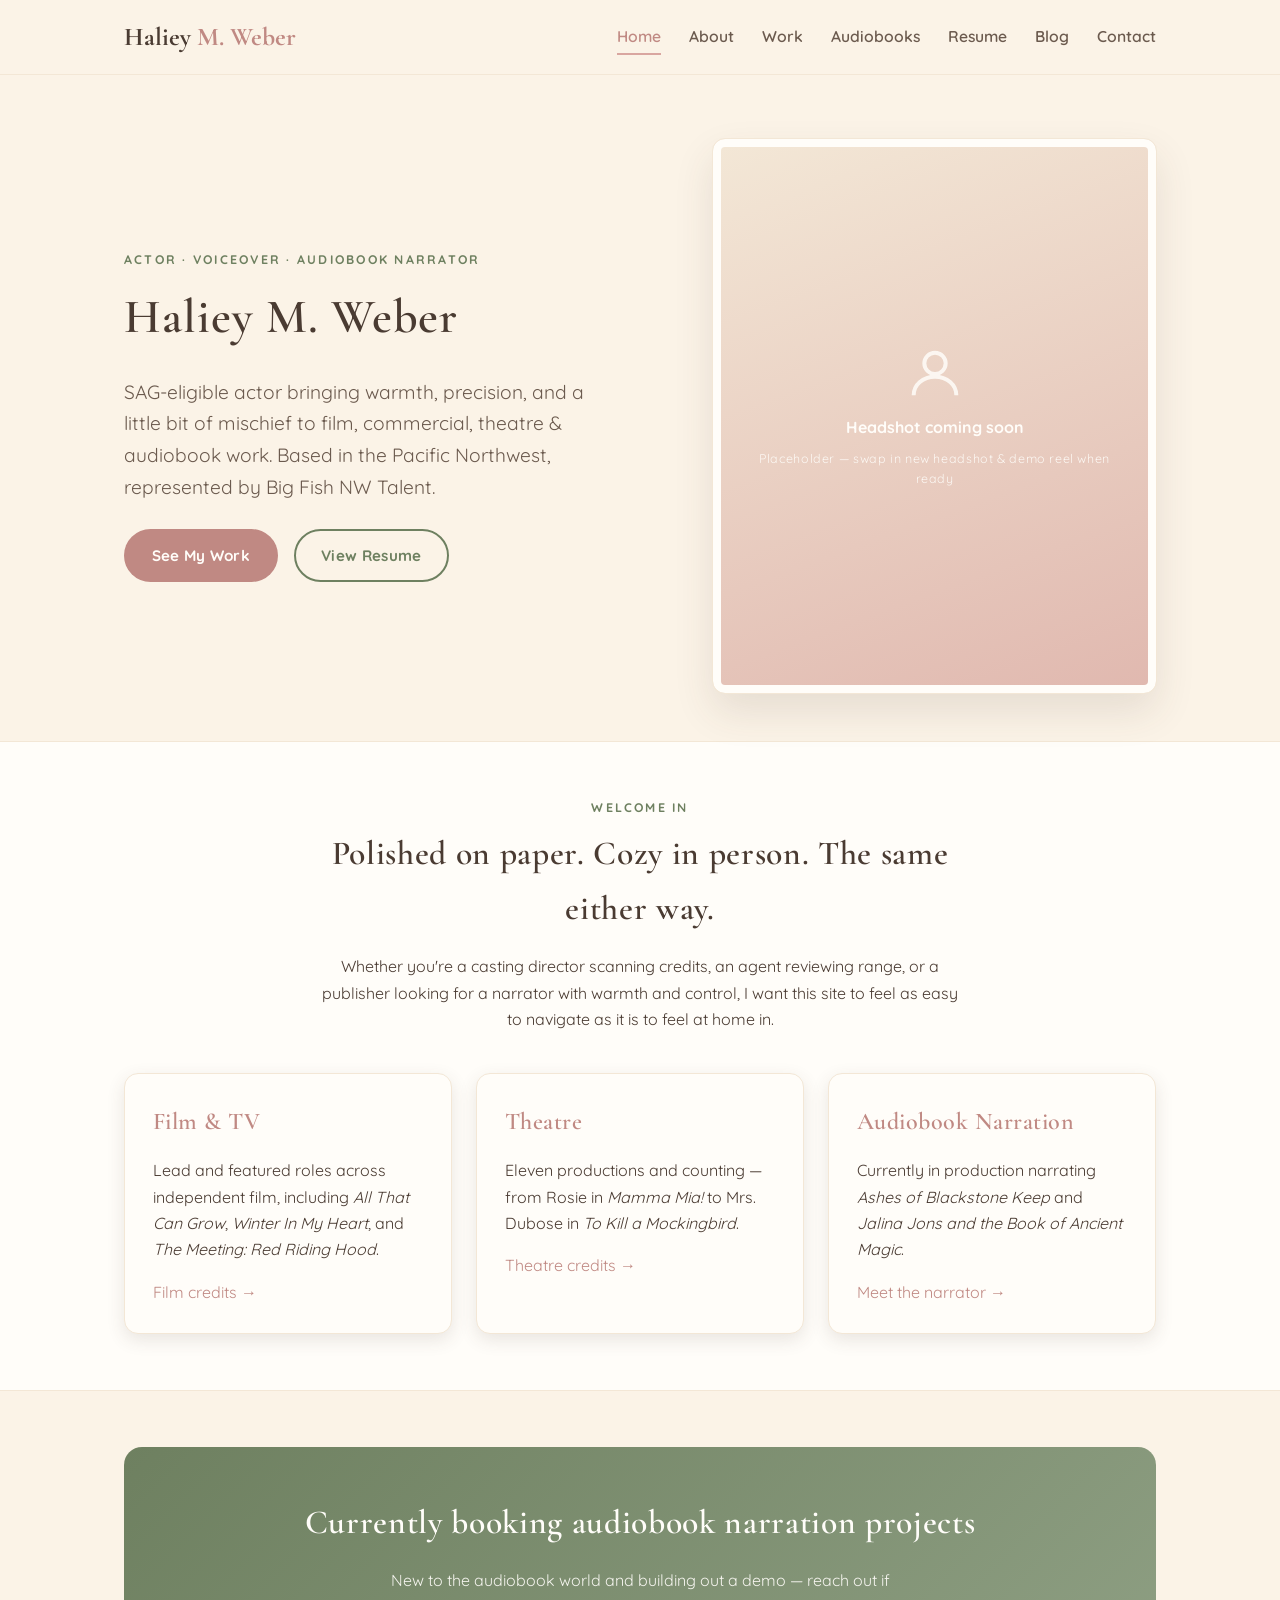
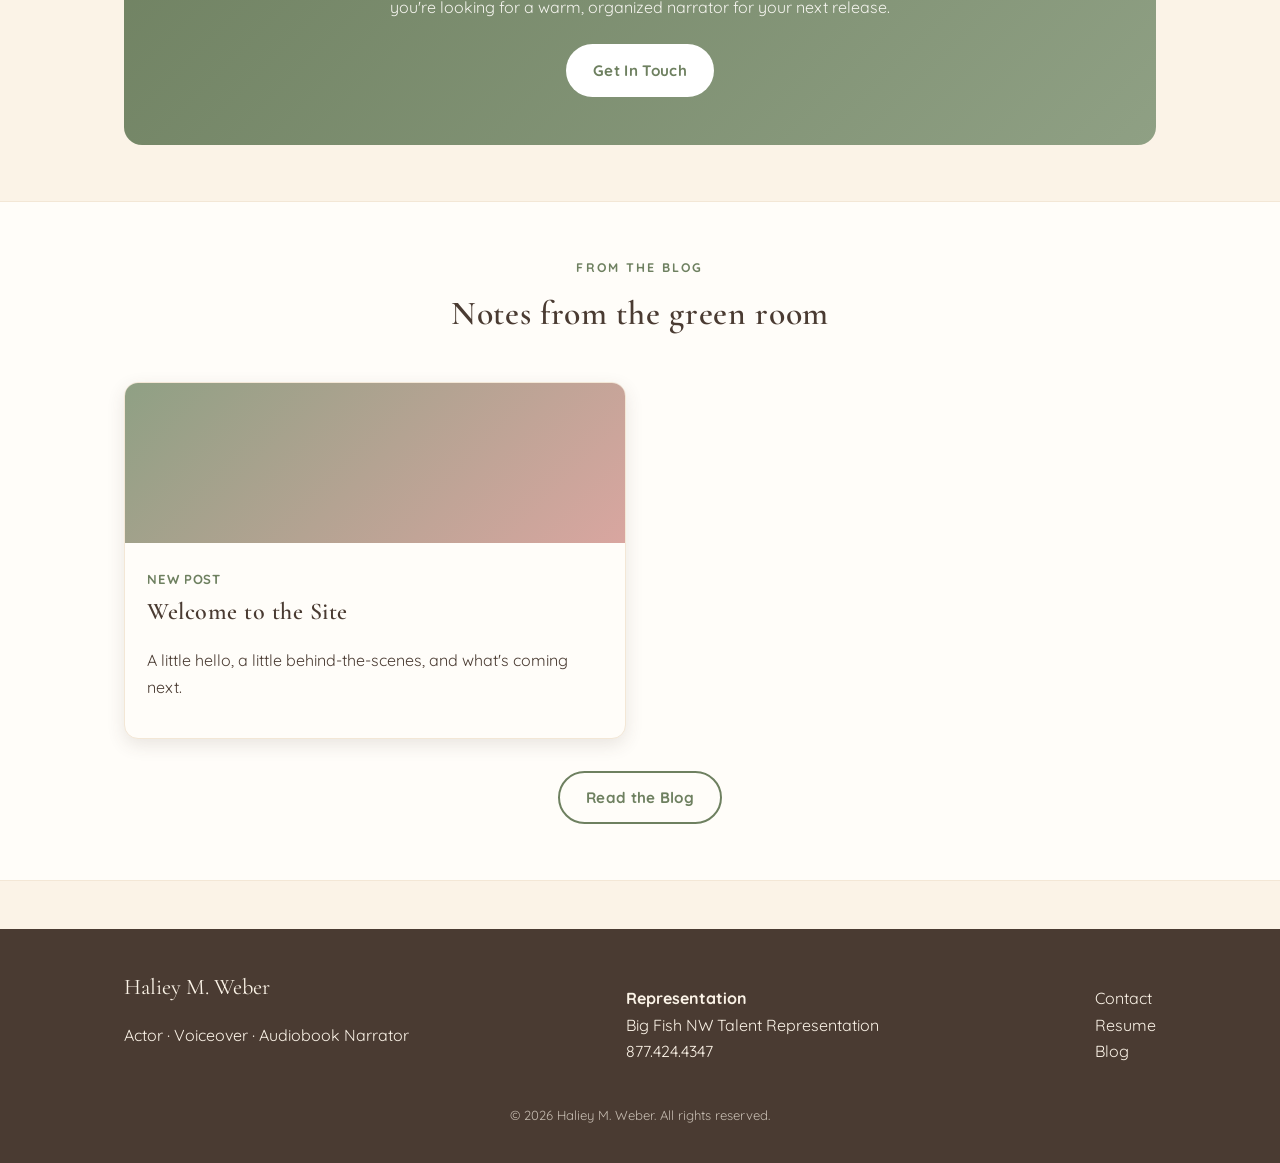
==== index.html @ efe521e6 "Add first-draft actor portfolio site with blog Static multi-page site (Home, About, Work/Credits, Au" ====
<!DOCTYPE html>
<html lang="en">
<head>
<meta charset="UTF-8">
<meta name="viewport" content="width=device-width, initial-scale=1.0">
<title>Haliey M. Weber | Actor, Voiceover &amp; Audiobook Narrator</title>
<meta name="description" content="Haliey M. Weber — SAG-eligible actor working in film, commercial, theatre, and audiobook narration. Represented by Big Fish NW Talent.">
<link rel="preconnect" href="https://fonts.googleapis.com">
<link href="https://fonts.googleapis.com/css2?family=Cormorant+Garamond:wght@500;600;700&family=Quicksand:wght@400;500;600;700&display=swap" rel="stylesheet">
<link rel="stylesheet" href="css/style.css">
</head>
<body>

<header class="site-header">
  <div class="nav-wrap">
    <a href="index.html" class="brand">Haliey <span>M. Weber</span></a>
    <button class="nav-toggle" aria-label="Toggle navigation">&#9776;</button>
    <ul class="nav-links">
      <li><a href="index.html">Home</a></li>
      <li><a href="about.html">About</a></li>
      <li><a href="work.html">Work</a></li>
      <li><a href="audiobooks.html">Audiobooks</a></li>
      <li><a href="resume.html">Resume</a></li>
      <li><a href="blog/index.html">Blog</a></li>
      <li><a href="contact.html">Contact</a></li>
    </ul>
  </div>
</header>

<main>
  <section class="hero">
    <div class="container hero-grid">
      <div>
        <span class="eyebrow">Actor &middot; Voiceover &middot; Audiobook Narrator</span>
        <h1>Haliey M. Weber</h1>
        <p class="hero-tagline">SAG-eligible actor bringing warmth, precision, and a little bit of mischief to film, commercial, theatre &amp; audiobook work. Based in the Pacific Northwest, represented by Big Fish NW Talent.</p>
        <div class="hero-actions">
          <a href="work.html" class="btn btn-primary">See My Work</a>
          <a href="resume.html" class="btn btn-outline">View Resume</a>
        </div>
      </div>
      <div class="headshot-frame">
        <div class="headshot-placeholder">
          <svg viewBox="0 0 24 24" fill="none" stroke="currentColor" stroke-width="1.5"><circle cx="12" cy="8" r="4"/><path d="M4 20c0-4 3.5-7 8-7s8 3 8 7"/></svg>
          <strong>Headshot coming soon</strong>
          <small>Placeholder — swap in new headshot &amp; demo reel when ready</small>
        </div>
      </div>
    </div>
  </section>

  <section class="section-alt">
    <div class="container">
      <div class="section-head">
        <span class="eyebrow">Welcome In</span>
        <h2>Polished on paper. Cozy in person. The same either way.</h2>
        <p>Whether you're a casting director scanning credits, an agent reviewing range, or a publisher looking for a narrator with warmth and control, I want this site to feel as easy to navigate as it is to feel at home in.</p>
      </div>
      <div class="card-grid">
        <div class="card">
          <h3>Film &amp; TV</h3>
          <p>Lead and featured roles across independent film, including <em>All That Can Grow</em>, <em>Winter In My Heart</em>, and <em>The Meeting: Red Riding Hood</em>.</p>
          <a href="work.html#film">Film credits &rarr;</a>
        </div>
        <div class="card">
          <h3>Theatre</h3>
          <p>Eleven productions and counting — from Rosie in <em>Mamma Mia!</em> to Mrs. Dubose in <em>To Kill a Mockingbird</em>.</p>
          <a href="work.html#theatre">Theatre credits &rarr;</a>
        </div>
        <div class="card">
          <h3>Audiobook Narration</h3>
          <p>Currently in production narrating <em>Ashes of Blackstone Keep</em> and <em>Jalina Jons and the Book of Ancient Magic</em>.</p>
          <a href="audiobooks.html">Meet the narrator &rarr;</a>
        </div>
      </div>
    </div>
  </section>

  <section>
    <div class="container">
      <div class="callout">
        <h2>Currently booking audiobook narration projects</h2>
        <p>New to the audiobook world and building out a demo — reach out if you're looking for a warm, organized narrator for your next release.</p>
        <a href="contact.html" class="btn btn-primary" style="background:#fff;color:#6E8060;">Get In Touch</a>
      </div>
    </div>
  </section>

  <section class="section-alt">
    <div class="container">
      <div class="section-head">
        <span class="eyebrow">From the Blog</span>
        <h2>Notes from the green room</h2>
      </div>
      <div class="blog-grid">
        <a class="post-card" href="blog/welcome-to-the-site.html" style="color:inherit;">
          <div class="post-card-image"></div>
          <div class="post-card-body">
            <span class="post-date">New Post</span>
            <h3>Welcome to the Site</h3>
            <p>A little hello, a little behind-the-scenes, and what's coming next.</p>
          </div>
        </a>
      </div>
      <div style="text-align:center;margin-top:2rem;">
        <a href="blog/index.html" class="btn btn-outline">Read the Blog</a>
      </div>
    </div>
  </section>
</main>

<footer class="site-footer">
  <div class="container">
    <div class="footer-grid">
      <div>
        <div class="footer-brand">Haliey M. Weber</div>
        <p>Actor &middot; Voiceover &middot; Audiobook Narrator</p>
      </div>
      <div>
        <p><strong>Representation</strong><br>Big Fish NW Talent Representation<br>877.424.4347</p>
      </div>
      <div>
        <p><a href="contact.html">Contact</a><br><a href="resume.html">Resume</a><br><a href="blog/index.html">Blog</a></p>
      </div>
    </div>
    <p class="footer-note">&copy; 2026 Haliey M. Weber. All rights reserved.</p>
  </div>
</footer>

<script src="js/main.js"></script>
</body>
</html>
---- css/style.css ----
/* Haliey M. Weber — Actor Portfolio
   Palette: 90's cottagecore-grandma cozy — cream, dusty rose, sage, warm gold */

:root {
  --cream: #FBF3E7;
  --cream-deep: #F3E7D6;
  --rose: #D9A6A0;
  --rose-deep: #C08983;
  --sage: #8FA084;
  --sage-deep: #6E8060;
  --gold: #C9A15A;
  --brown: #4A3B32;
  --brown-soft: #6B5A4E;
  --white: #FFFDF9;
  --shadow: rgba(74, 59, 50, 0.12);

  --font-head: 'Cormorant Garamond', Georgia, serif;
  --font-body: 'Quicksand', 'Trebuchet MS', sans-serif;
}

* { box-sizing: border-box; }

html { scroll-behavior: smooth; }

body {
  margin: 0;
  background: var(--cream);
  color: var(--brown);
  font-family: var(--font-body);
  line-height: 1.65;
}

img { max-width: 100%; display: block; }

a { color: var(--rose-deep); text-decoration: none; }
a:hover { color: var(--sage-deep); }

h1, h2, h3, h4 {
  font-family: var(--font-head);
  color: var(--brown);
  font-weight: 600;
  letter-spacing: 0.02em;
  margin: 0 0 0.5em;
}

h1 { font-size: 3rem; }
h2 { font-size: 2.1rem; }
h3 { font-size: 1.5rem; }

.eyebrow {
  font-family: var(--font-body);
  text-transform: uppercase;
  letter-spacing: 0.18em;
  font-size: 0.78rem;
  color: var(--sage-deep);
  font-weight: 700;
  margin-bottom: 0.6em;
  display: block;
}

.container {
  max-width: 1080px;
  margin: 0 auto;
  padding: 0 1.5rem;
}

/* ---------- Header / Nav ---------- */
.site-header {
  background: var(--cream);
  border-bottom: 1px solid var(--cream-deep);
  position: sticky;
  top: 0;
  z-index: 50;
}

.nav-wrap {
  display: flex;
  align-items: center;
  justify-content: space-between;
  padding: 1rem 1.5rem;
  max-width: 1080px;
  margin: 0 auto;
}

.brand {
  font-family: var(--font-head);
  font-size: 1.6rem;
  font-weight: 700;
  color: var(--brown);
}

.brand span { color: var(--rose-deep); }

.nav-links {
  list-style: none;
  display: flex;
  gap: 1.75rem;
  margin: 0;
  padding: 0;
}

.nav-links a {
  color: var(--brown-soft);
  font-weight: 600;
  font-size: 0.98rem;
  padding: 0.4rem 0;
  border-bottom: 2px solid transparent;
}

.nav-links a:hover,
.nav-links a.active {
  color: var(--rose-deep);
  border-bottom-color: var(--rose);
}

.nav-toggle {
  display: none;
  background: none;
  border: none;
  font-size: 1.6rem;
  color: var(--brown);
  cursor: pointer;
}

@media (max-width: 780px) {
  .nav-toggle { display: block; }
  .nav-links {
    display: none;
    position: absolute;
    top: 100%;
    left: 0;
    right: 0;
    background: var(--white);
    flex-direction: column;
    padding: 1rem 1.5rem 1.5rem;
    gap: 1rem;
    border-bottom: 1px solid var(--cream-deep);
    box-shadow: 0 8px 16px var(--shadow);
  }
  .nav-links.open { display: flex; }
}

/* ---------- Buttons ---------- */
.btn {
  display: inline-block;
  padding: 0.75rem 1.6rem;
  border-radius: 999px;
  font-weight: 700;
  font-size: 0.95rem;
  letter-spacing: 0.02em;
  transition: transform 0.15s ease, box-shadow 0.15s ease;
  border: 2px solid transparent;
}

.btn-primary {
  background: var(--rose-deep);
  color: var(--white);
}
.btn-primary:hover { color: var(--white); transform: translateY(-2px); box-shadow: 0 6px 14px var(--shadow); }

.btn-outline {
  background: transparent;
  border-color: var(--sage-deep);
  color: var(--sage-deep);
}
.btn-outline:hover { background: var(--sage-deep); color: var(--white); transform: translateY(-2px); }

/* ---------- Hero ---------- */
.hero {
  padding: 4rem 0 3rem;
}

.hero-grid {
  display: grid;
  grid-template-columns: 1.1fr 0.9fr;
  gap: 3rem;
  align-items: center;
}

@media (max-width: 780px) {
  .hero-grid { grid-template-columns: 1fr; text-align: center; }
  .hero-actions { justify-content: center; }
}

.hero h1 { margin-bottom: 0.3em; }
.hero-tagline {
  font-size: 1.2rem;
  color: var(--brown-soft);
  margin-bottom: 1.6rem;
  max-width: 42ch;
}

.hero-actions {
  display: flex;
  gap: 1rem;
  flex-wrap: wrap;
}

.headshot-frame {
  background: var(--white);
  border: 8px solid var(--white);
  outline: 1px solid var(--cream-deep);
  border-radius: 12px;
  box-shadow: 0 18px 40px var(--shadow);
  overflow: hidden;
  aspect-ratio: 4 / 5;
  position: relative;
}

.headshot-placeholder {
  width: 100%;
  height: 100%;
  display: flex;
  align-items: center;
  justify-content: center;
  flex-direction: column;
  gap: 0.5rem;
  background: linear-gradient(160deg, var(--cream-deep), var(--rose) 140%);
  color: var(--white);
  text-align: center;
  padding: 1.5rem;
}

.headshot-placeholder svg { width: 64px; height: 64px; opacity: 0.85; }
.headshot-placeholder small { font-size: 0.78rem; opacity: 0.9; letter-spacing: 0.05em; }

/* ---------- Sections ---------- */
section { padding: 3.5rem 0; }
.section-tight { padding: 2rem 0; }

.section-alt {
  background: var(--white);
  border-top: 1px solid var(--cream-deep);
  border-bottom: 1px solid var(--cream-deep);
}

.section-head {
  text-align: center;
  max-width: 640px;
  margin: 0 auto 2.5rem;
}

/* ---------- Cards ---------- */
.card-grid {
  display: grid;
  grid-template-columns: repeat(3, 1fr);
  gap: 1.5rem;
}

@media (max-width: 900px) {
  .card-grid { grid-template-columns: repeat(2, 1fr); }
}
@media (max-width: 620px) {
  .card-grid { grid-template-columns: 1fr; }
}

.card {
  background: var(--white);
  border: 1px solid var(--cream-deep);
  border-radius: 14px;
  padding: 1.75rem;
  box-shadow: 0 6px 18px var(--shadow);
}

.card h3 { color: var(--rose-deep); }

/* ---------- Credits tables ---------- */
.credit-block { margin-bottom: 2.5rem; }
.credit-block h3 {
  border-bottom: 2px solid var(--rose);
  padding-bottom: 0.4rem;
  margin-bottom: 1rem;
  color: var(--sage-deep);
}

table.credits {
  width: 100%;
  border-collapse: collapse;
  background: var(--white);
  border-radius: 10px;
  overflow: hidden;
  box-shadow: 0 4px 14px var(--shadow);
}

table.credits th, table.credits td {
  padding: 0.7rem 1rem;
  text-align: left;
  border-bottom: 1px solid var(--cream-deep);
  font-size: 0.95rem;
}

table.credits th {
  background: var(--cream-deep);
  color: var(--brown);
  font-family: var(--font-head);
  font-size: 1rem;
}

table.credits tr:last-child td { border-bottom: none; }
table.credits tr:hover td { background: var(--cream); }

/* ---------- Blog ---------- */
.blog-grid {
  display: grid;
  grid-template-columns: repeat(2, 1fr);
  gap: 1.75rem;
}
@media (max-width: 700px) { .blog-grid { grid-template-columns: 1fr; } }

.post-card {
  background: var(--white);
  border: 1px solid var(--cream-deep);
  border-radius: 14px;
  overflow: hidden;
  box-shadow: 0 6px 18px var(--shadow);
  display: flex;
  flex-direction: column;
}

.post-card-image {
  height: 160px;
  background: linear-gradient(135deg, var(--sage), var(--rose));
}

.post-card-body { padding: 1.4rem; }
.post-date { font-size: 0.82rem; color: var(--sage-deep); font-weight: 700; letter-spacing: 0.05em; text-transform: uppercase; }

.post-body {
  background: var(--white);
  border: 1px solid var(--cream-deep);
  border-radius: 14px;
  padding: 2.5rem;
  box-shadow: 0 6px 18px var(--shadow);
  max-width: 760px;
  margin: 0 auto;
}
.post-body p { margin-bottom: 1.2em; }

/* ---------- Contact ---------- */
.contact-grid {
  display: grid;
  grid-template-columns: 1fr 1fr;
  gap: 2.5rem;
}
@media (max-width: 780px) { .contact-grid { grid-template-columns: 1fr; } }

.form-field { margin-bottom: 1.2rem; }
.form-field label {
  display: block;
  font-weight: 700;
  margin-bottom: 0.4rem;
  font-size: 0.92rem;
  color: var(--brown-soft);
}
.form-field input, .form-field textarea {
  width: 100%;
  padding: 0.75rem 1rem;
  border: 1.5px solid var(--cream-deep);
  border-radius: 8px;
  font-family: var(--font-body);
  font-size: 1rem;
  background: var(--white);
  color: var(--brown);
}
.form-field input:focus, .form-field textarea:focus {
  outline: none;
  border-color: var(--rose);
}

.rep-card {
  background: var(--white);
  border: 1px solid var(--cream-deep);
  border-radius: 14px;
  padding: 1.75rem;
  box-shadow: 0 6px 18px var(--shadow);
  margin-bottom: 1.5rem;
}

.rep-card .eyebrow { margin-bottom: 0.3em; }

.social-links { display: flex; flex-wrap: wrap; gap: 0.75rem; margin-top: 1rem; }
.social-links a {
  padding: 0.5rem 1rem;
  border: 1.5px solid var(--sage);
  border-radius: 999px;
  font-weight: 700;
  font-size: 0.88rem;
  color: var(--sage-deep);
}
.social-links a:hover { background: var(--sage); color: var(--white); }

/* ---------- Skills list ---------- */
.skills-list {
  display: flex;
  flex-wrap: wrap;
  gap: 0.6rem;
}
.skills-list span {
  background: var(--cream-deep);
  color: var(--brown-soft);
  padding: 0.4rem 0.9rem;
  border-radius: 999px;
  font-size: 0.88rem;
  font-weight: 600;
}

/* ---------- Callout ---------- */
.callout {
  background: linear-gradient(135deg, var(--sage-deep), var(--sage));
  color: var(--white);
  border-radius: 18px;
  padding: 3rem 2rem;
  text-align: center;
}
.callout h2 { color: var(--white); }
.callout p { color: var(--white); opacity: 0.92; max-width: 50ch; margin: 0 auto 1.5rem; }

.edit-note {
  border: 1.5px dashed var(--gold);
  background: #FFF8EA;
  color: var(--brown-soft);
  padding: 0.9rem 1.2rem;
  border-radius: 10px;
  font-size: 0.9rem;
  margin-bottom: 1.5rem;
}
.edit-note strong { color: var(--gold); }

/* ---------- Footer ---------- */
.site-footer {
  background: var(--brown);
  color: var(--cream);
  padding: 2.5rem 0 1.5rem;
  margin-top: 3rem;
}
.site-footer a { color: var(--cream); }
.site-footer a:hover { color: var(--rose); }

.footer-grid {
  display: flex;
  justify-content: space-between;
  flex-wrap: wrap;
  gap: 2rem;
  margin-bottom: 1.5rem;
}

.footer-brand { font-family: var(--font-head); font-size: 1.4rem; }
.footer-note { font-size: 0.82rem; opacity: 0.7; text-align: center; }
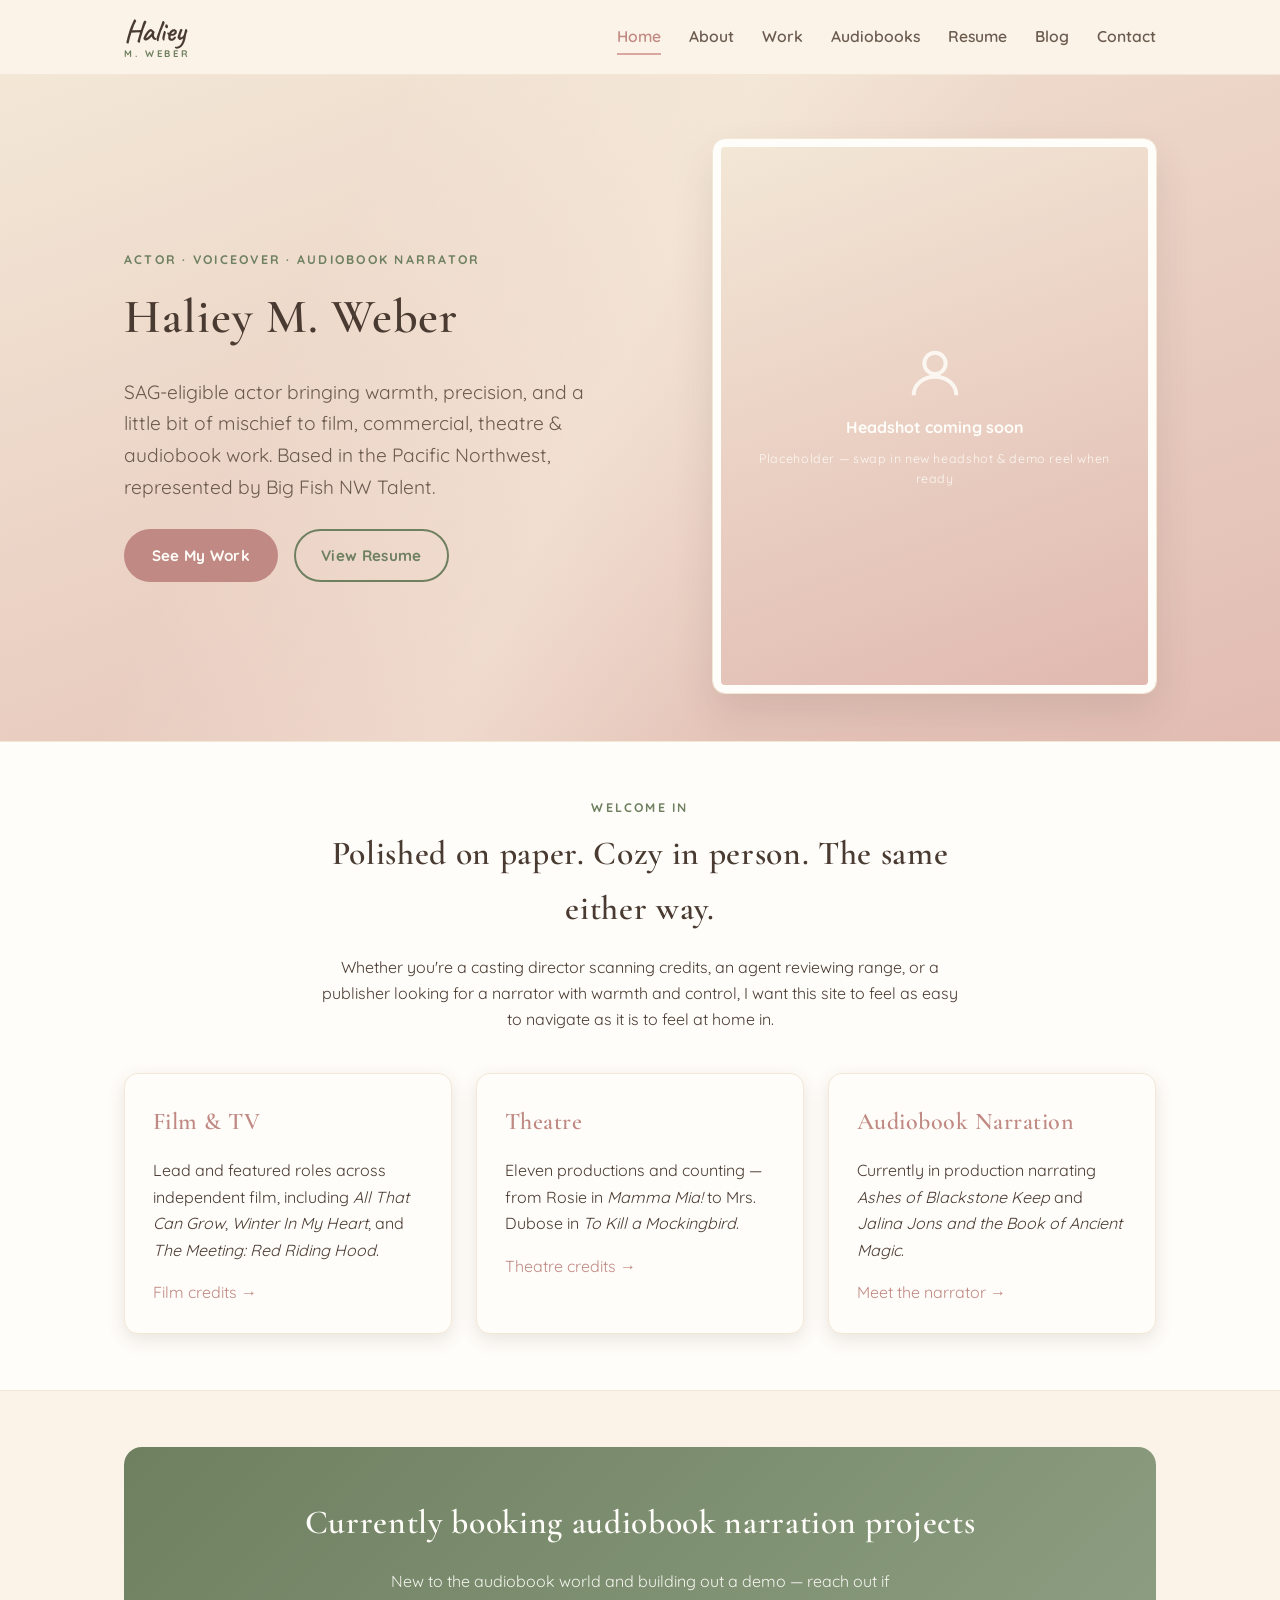
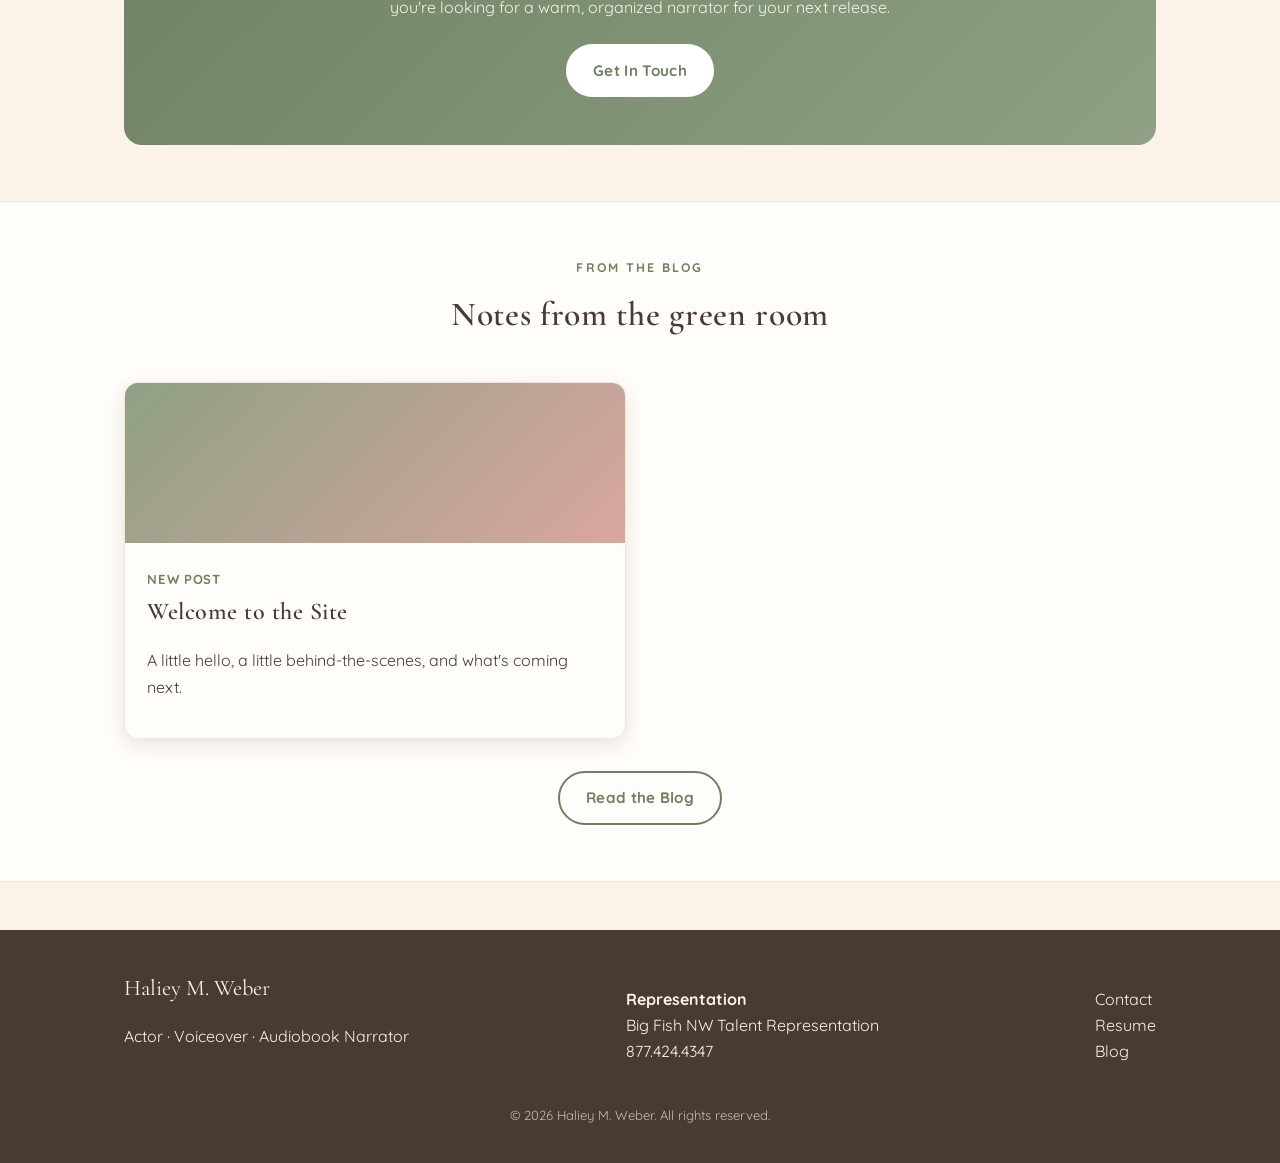
==== commit 31f4a425: "Add signature wordmark and sunlit dust-mote hero animation Replace the split-color nameplate with a " ====
--- a/index.html
+++ b/index.html
@@ -6,14 +6,14 @@
 <title>Haliey M. Weber | Actor, Voiceover &amp; Audiobook Narrator</title>
 <meta name="description" content="Haliey M. Weber — SAG-eligible actor working in film, commercial, theatre, and audiobook narration. Represented by Big Fish NW Talent.">
 <link rel="preconnect" href="https://fonts.googleapis.com">
-<link href="https://fonts.googleapis.com/css2?family=Cormorant+Garamond:wght@500;600;700&family=Quicksand:wght@400;500;600;700&display=swap" rel="stylesheet">
+<link href="https://fonts.googleapis.com/css2?family=Cormorant+Garamond:wght@500;600;700&family=Quicksand:wght@400;500;600;700&family=Caveat:wght@600;700&display=swap" rel="stylesheet">
 <link rel="stylesheet" href="css/style.css">
 </head>
 <body>
 
 <header class="site-header">
   <div class="nav-wrap">
-    <a href="index.html" class="brand">Haliey <span>M. Weber</span></a>
+    <a href="index.html" class="brand"><span class="brand-script">Haliey</span><span class="brand-sc">M. Weber</span></a>
     <button class="nav-toggle" aria-label="Toggle navigation">&#9776;</button>
     <ul class="nav-links">
       <li><a href="index.html">Home</a></li>
@@ -28,8 +28,17 @@
 </header>
 
 <main>
-  <section class="hero">
-    <div class="container hero-grid">
+  <section class="hero hero-motes">
+    <div class="mote-beam" aria-hidden="true"></div>
+    <span class="mote" aria-hidden="true" style="left:6%;  top:78%; width:10px; height:10px; --mx:25px;  --mx2:5px;   animation-duration:9s;   animation-delay:0s;"></span>
+    <span class="mote" aria-hidden="true" style="left:16%; top:85%; width:6px;  height:6px;  --mx:-15px; --mx2:10px;  animation-duration:11s;  animation-delay:2s;"></span>
+    <span class="mote" aria-hidden="true" style="left:30%; top:82%; width:14px; height:14px; --mx:10px;  --mx2:-20px; animation-duration:10s;  animation-delay:1s;"></span>
+    <span class="mote" aria-hidden="true" style="left:44%; top:88%; width:8px;  height:8px;  --mx:-25px; --mx2:5px;   animation-duration:8s;   animation-delay:3.5s;"></span>
+    <span class="mote" aria-hidden="true" style="left:60%; top:80%; width:11px; height:11px; --mx:15px;  --mx2:-10px; animation-duration:12s;  animation-delay:0.8s;"></span>
+    <span class="mote" aria-hidden="true" style="left:74%; top:86%; width:7px;  height:7px;  --mx:-10px; --mx2:20px;  animation-duration:9.5s; animation-delay:2.8s;"></span>
+    <span class="mote" aria-hidden="true" style="left:86%; top:78%; width:12px; height:12px; --mx:20px;  --mx2:-8px;  animation-duration:10.5s;animation-delay:4.2s;"></span>
+    <span class="mote" aria-hidden="true" style="left:94%; top:84%; width:6px;  height:6px;  --mx:-12px; --mx2:14px;  animation-duration:9s;   animation-delay:1.6s;"></span>
+    <div class="container hero-grid" style="position:relative;z-index:2;">
       <div>
         <span class="eyebrow">Actor &middot; Voiceover &middot; Audiobook Narrator</span>
         <h1>Haliey M. Weber</h1>
--- a/css/style.css
+++ b/css/style.css
@@ -16,6 +16,7 @@
 
   --font-head: 'Cormorant Garamond', Georgia, serif;
   --font-body: 'Quicksand', 'Trebuchet MS', sans-serif;
+  --font-script: 'Caveat', cursive;
 }
 
 * { box-sizing: border-box; }
@@ -83,13 +84,27 @@
 }
 
 .brand {
-  font-family: var(--font-head);
-  font-size: 1.6rem;
+  display: flex;
+  flex-direction: column;
+  line-height: 1;
+  color: var(--brown);
+}
+
+.brand .brand-script {
+  font-family: var(--font-script);
+  font-size: 1.9rem;
+  font-weight: 600;
+}
+
+.brand .brand-sc {
+  font-family: var(--font-body);
+  font-size: 0.6rem;
+  letter-spacing: 0.28em;
+  text-transform: uppercase;
   font-weight: 700;
-  color: var(--brown);
-}
-
-.brand span { color: var(--rose-deep); }
+  color: var(--sage-deep);
+  margin-top: 0.15rem;
+}
 
 .nav-links {
   list-style: none;
@@ -170,6 +185,40 @@
   padding: 4rem 0 3rem;
 }
 
+.hero-motes {
+  position: relative;
+  overflow: hidden;
+  background: linear-gradient(160deg, var(--cream-deep), var(--rose) 150%);
+}
+
+.hero-motes .mote-beam {
+  position: absolute;
+  inset: -20% -10%;
+  background: linear-gradient(115deg, transparent 30%, rgba(255,251,235,0.35) 48%, transparent 62%);
+  pointer-events: none;
+}
+
+.hero-motes .mote {
+  position: absolute;
+  border-radius: 50%;
+  background: radial-gradient(circle, rgba(255,248,232,0.95), rgba(255,248,232,0));
+  filter: blur(0.3px);
+  opacity: 0;
+  animation: moteDrift ease-in-out infinite;
+}
+
+@keyframes moteDrift {
+  0%   { opacity: 0; transform: translate(0, 20px); }
+  15%  { opacity: 0.8; }
+  50%  { transform: translate(var(--mx, 20px), -20px); }
+  85%  { opacity: 0.6; }
+  100% { opacity: 0; transform: translate(var(--mx2, -10px), -60px); }
+}
+
+@media (prefers-reduced-motion: reduce) {
+  .hero-motes .mote { animation: none; opacity: 0.35; }
+}
+
 .hero-grid {
   display: grid;
   grid-template-columns: 1.1fr 0.9fr;
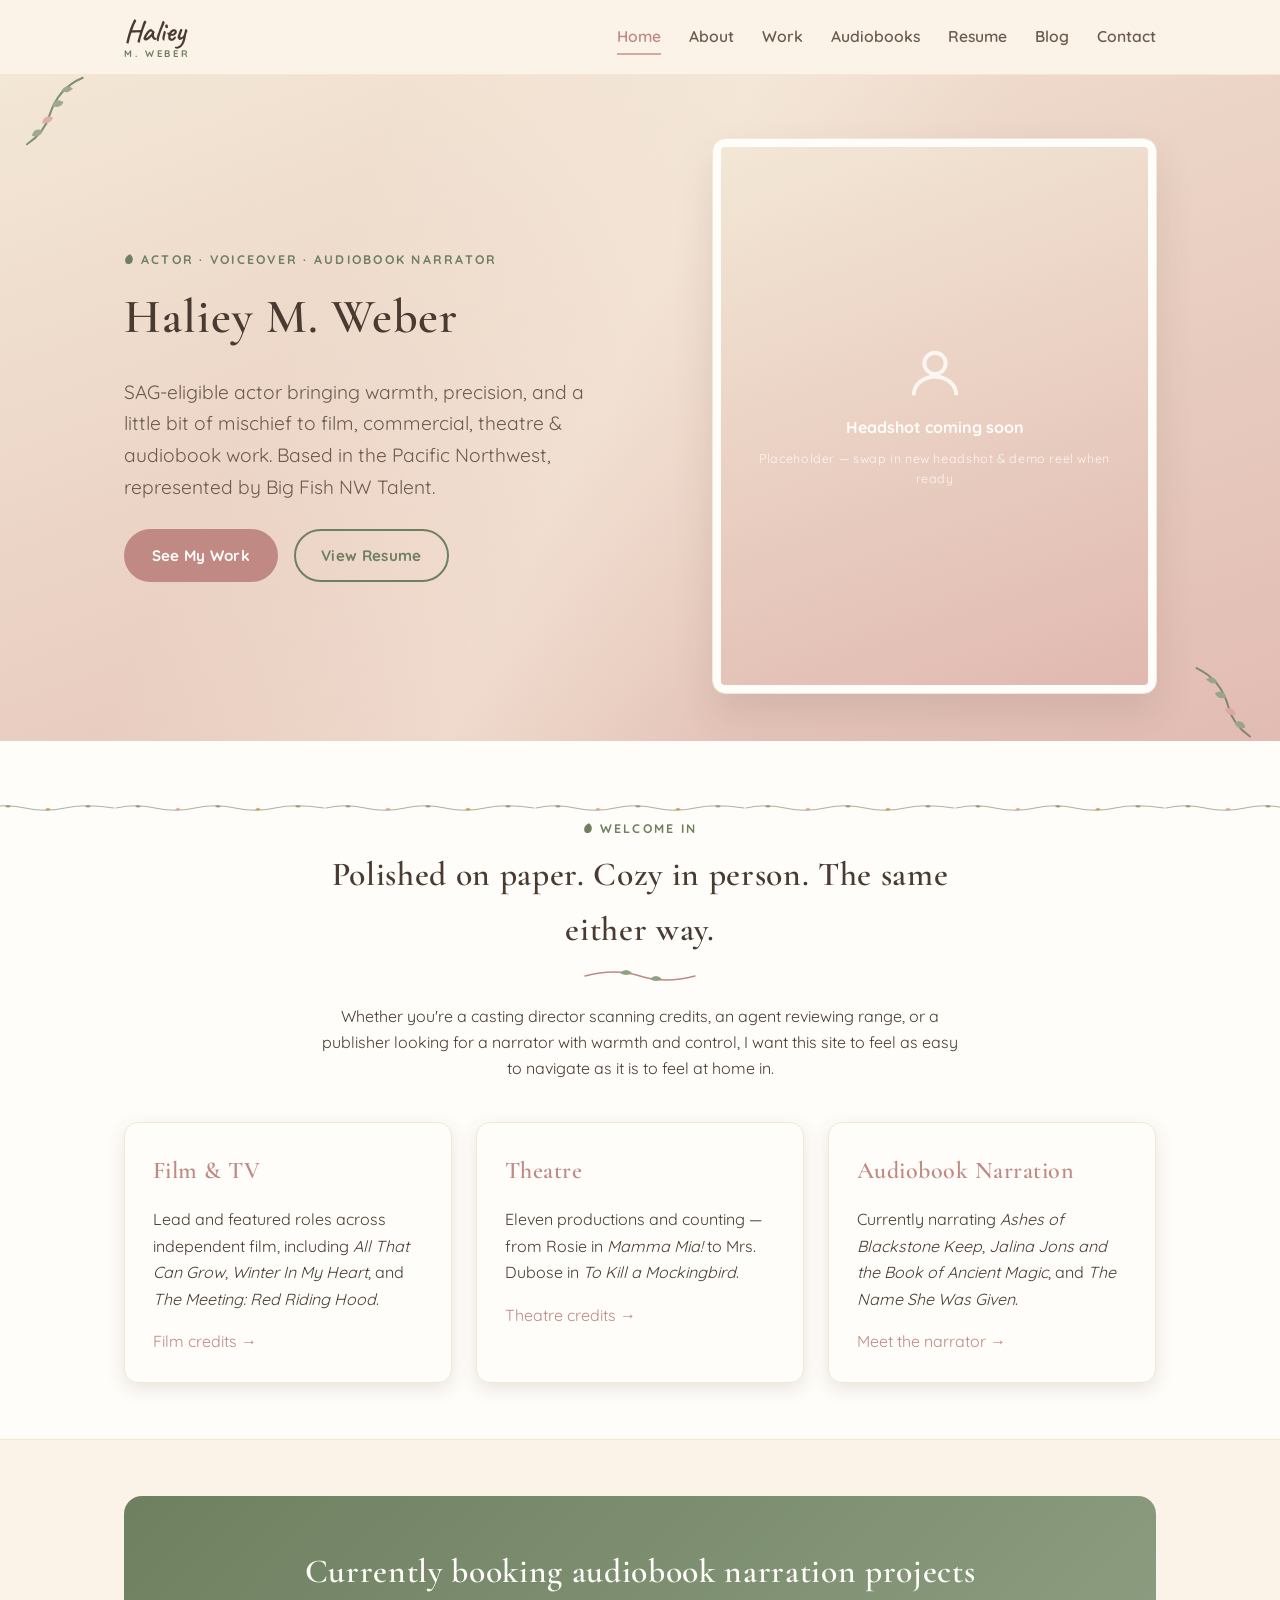
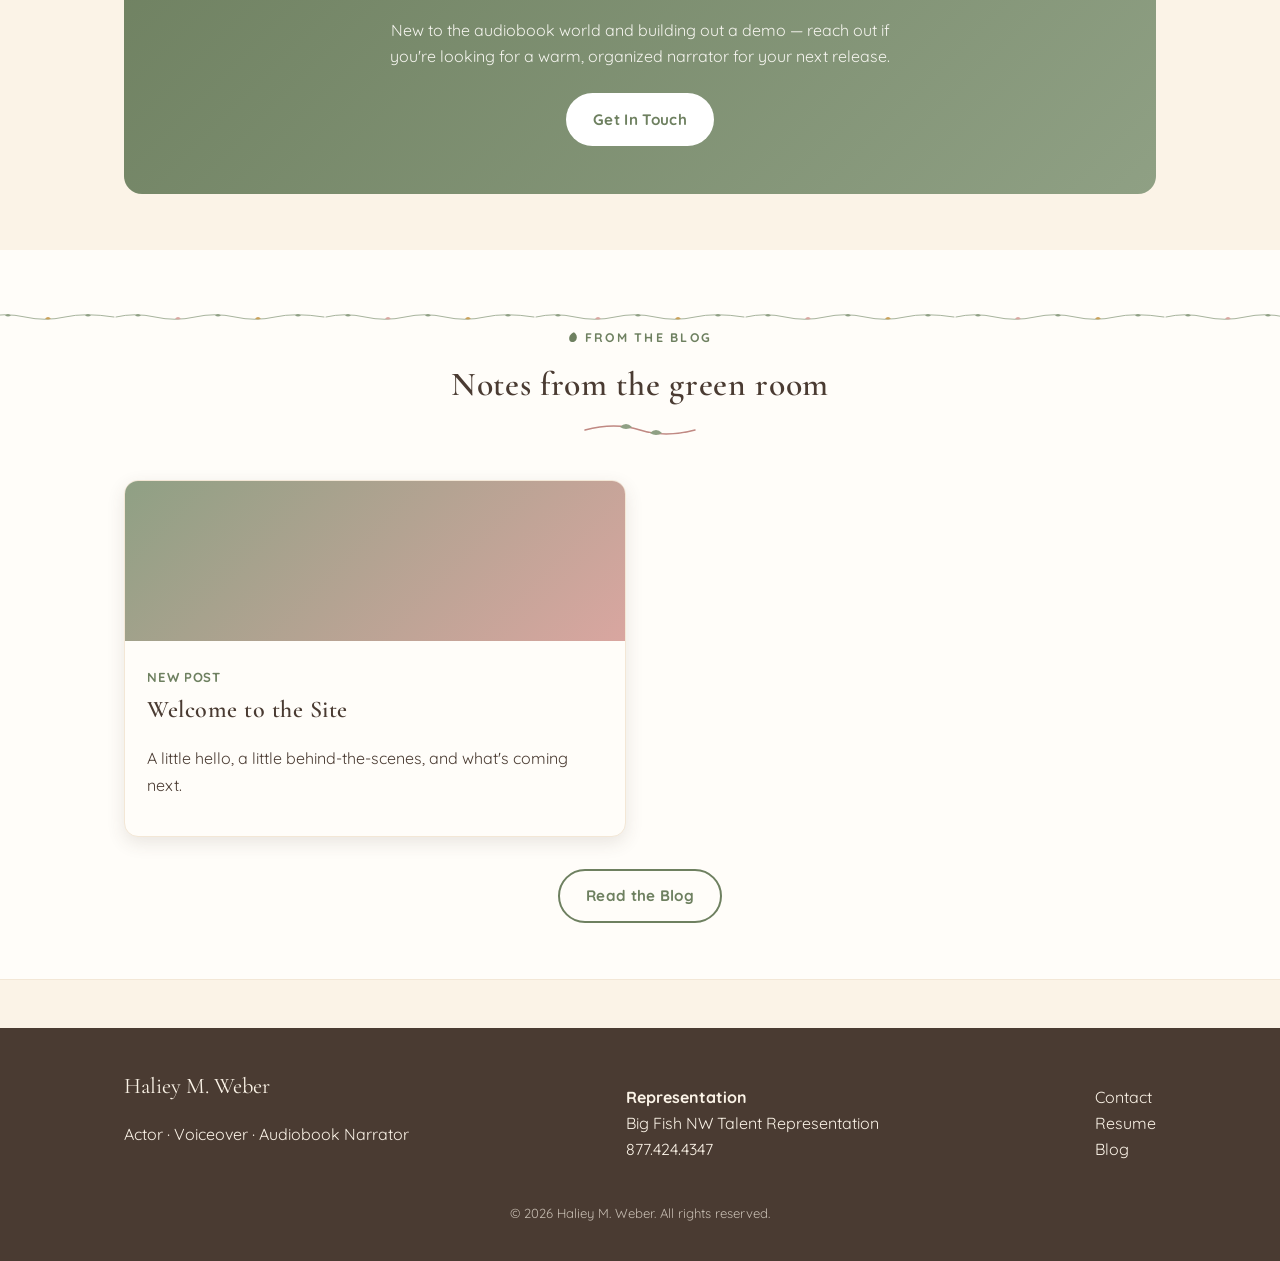
==== commit 7e5ab8f9: "Mention third audiobook title on homepage teaser card Co-Authored-By: Claude Sonnet 5 <noreply@anthr" ====
--- a/index.html
+++ b/index.html
@@ -78,7 +78,7 @@
         </div>
         <div class="card">
           <h3>Audiobook Narration</h3>
-          <p>Currently in production narrating <em>Ashes of Blackstone Keep</em> and <em>Jalina Jons and the Book of Ancient Magic</em>.</p>
+          <p>Currently narrating <em>Ashes of Blackstone Keep</em>, <em>Jalina Jons and the Book of Ancient Magic</em>, and <em>The Name She Was Given</em>.</p>
           <a href="audiobooks.html">Meet the narrator &rarr;</a>
         </div>
       </div>
--- a/css/style.css
+++ b/css/style.css
@@ -57,6 +57,55 @@
   font-weight: 700;
   margin-bottom: 0.6em;
   display: block;
+}
+
+.eyebrow::before {
+  content: '';
+  display: inline-block;
+  width: 12px;
+  height: 12px;
+  margin-right: 0.4em;
+  vertical-align: -1px;
+  background: url("data:image/svg+xml,%3Csvg%20xmlns%3D'http://www.w3.org/2000/svg'%20viewBox%3D'0%200%2020%2020'%3E%3Cpath%20fill%3D'%236E8060'%20d%3D'M10%202c4%203%206%207%204%2012-2%204-6%205-9%204s-4-6-2-10C5%204.5%207.5%203%2010%202z'/%3E%3C/svg%3E") no-repeat center / contain;
+}
+
+/* ---------- Vine accents ---------- */
+.hero {
+  position: relative;
+  overflow: hidden;
+}
+
+.hero::before,
+.hero::after {
+  content: '';
+  position: absolute;
+  width: 92px;
+  height: 92px;
+  background: url("data:image/svg+xml,%3Csvg%20xmlns%3D'http://www.w3.org/2000/svg'%20viewBox%3D'0%200%20100%20100'%3E%3Cg%20fill%3D'none'%20stroke%3D'%236E8060'%20stroke-width%3D'2.2'%20stroke-linecap%3D'round'%3E%3Cpath%20d%3D'M5%205%20Q%2030%2020%2035%2050%20Q%2038%2070%2055%2085'/%3E%3Cpath%20d%3D'M14%2018%20Q%2022%2014%2026%2022%20Q%2020%2026%2014%2018Z'%20fill%3D'%238FA084'%20stroke%3D'none'/%3E%3Cpath%20d%3D'M22%2034%20Q%2032%2030%2034%2040%20Q%2024%2042%2022%2034Z'%20fill%3D'%238FA084'%20stroke%3D'none'/%3E%3Cpath%20d%3D'M31%2052%20Q%2042%2050%2042%2060%20Q%2032%2060%2031%2052Z'%20fill%3D'%23D9A6A0'%20stroke%3D'none'/%3E%3Cpath%20d%3D'M40%2068%20Q%2050%2065%2051%2075%20Q%2041%2076%2040%2068Z'%20fill%3D'%238FA084'%20stroke%3D'none'/%3E%3C/g%3E%3C/svg%3E") no-repeat center / contain;
+  opacity: 0.85;
+  pointer-events: none;
+  z-index: 1;
+}
+
+.hero::before { top: -8px; left: -10px; transform: scaleX(-1) rotate(-8deg); }
+.hero::after { bottom: -10px; right: -8px; transform: rotate(-6deg); }
+
+.hero-grid, .hero > .container { position: relative; z-index: 2; }
+
+.section-alt::before {
+  content: '';
+  display: block;
+  height: 22px;
+  background: url("data:image/svg+xml,%3Csvg%20xmlns%3D'http://www.w3.org/2000/svg'%20viewBox%3D'0%200%20420%2022'%3E%3Cpath%20d%3D'M2%2011%20Q%2040%202%2080%2011%20T%20160%2011%20T%20240%2011%20T%20320%2011%20T%20418%2011'%20fill%3D'none'%20stroke%3D'%238FA084'%20stroke-width%3D'1.6'%20stroke-linecap%3D'round'/%3E%3Cpath%20d%3D'M40%208%20Q%2046%202%2052%208%20Q%2046%2012%2040%208Z'%20fill%3D'%238FA084'/%3E%3Cpath%20d%3D'M120%2014%20Q%20126%208%20132%2014%20Q%20126%2018%20120%2014Z'%20fill%3D'%23D9A6A0'/%3E%3Cpath%20d%3D'M200%208%20Q%20206%202%20212%208%20Q%20206%2012%20200%208Z'%20fill%3D'%238FA084'/%3E%3Cpath%20d%3D'M280%2014%20Q%20286%208%20292%2014%20Q%20286%2018%20280%2014Z'%20fill%3D'%23C9A15A'/%3E%3Cpath%20d%3D'M360%208%20Q%20366%202%20372%208%20Q%20366%2012%20360%208Z'%20fill%3D'%238FA084'/%3E%3C/svg%3E") repeat-x center / 210px 22px;
+}
+
+.section-head h2::after {
+  content: '';
+  display: block;
+  width: 130px;
+  height: 20px;
+  margin: 0.5rem auto 0;
+  background: url("data:image/svg+xml,%3Csvg%20xmlns%3D'http://www.w3.org/2000/svg'%20viewBox%3D'0%200%20130%2020'%3E%3Cpath%20d%3D'M10%2010%20Q%2040%202%2065%2010%20T%20120%2010'%20fill%3D'none'%20stroke%3D'%23C08983'%20stroke-width%3D'1.5'%20stroke-linecap%3D'round'/%3E%3Cpath%20d%3D'M45%207%20Q%2051%201%2057%207%20Q%2051%2011%2045%207Z'%20fill%3D'%238FA084'/%3E%3Cpath%20d%3D'M75%2013%20Q%2081%207%2087%2013%20Q%2081%2017%2075%2013Z'%20fill%3D'%238FA084'/%3E%3C/svg%3E") no-repeat center / contain;
 }
 
 .container {
@@ -279,8 +328,8 @@
 
 .section-alt {
   background: var(--white);
-  border-top: 1px solid var(--cream-deep);
   border-bottom: 1px solid var(--cream-deep);
+  position: relative;
 }
 
 .section-head {
@@ -312,6 +361,101 @@
 }
 
 .card h3 { color: var(--rose-deep); }
+
+/* ---------- Selected work cards ---------- */
+.work-grid {
+  display: grid;
+  grid-template-columns: repeat(3, 1fr);
+  gap: 1.5rem;
+}
+@media (max-width: 900px) { .work-grid { grid-template-columns: repeat(2, 1fr); } }
+@media (max-width: 620px) { .work-grid { grid-template-columns: 1fr; } }
+
+.work-card {
+  background: var(--white);
+  border: 1px solid var(--cream-deep);
+  border-radius: 14px;
+  overflow: hidden;
+  box-shadow: 0 6px 18px var(--shadow);
+  display: flex;
+  flex-direction: column;
+}
+
+.work-card-image {
+  aspect-ratio: 3 / 4;
+  background: linear-gradient(160deg, var(--cream-deep), var(--rose) 140%);
+  display: flex;
+  align-items: center;
+  justify-content: center;
+  flex-direction: column;
+  gap: 0.4rem;
+  color: var(--white);
+  text-align: center;
+  padding: 1rem;
+}
+
+.work-card-image svg { width: 34px; height: 34px; opacity: 0.85; }
+.work-card-image small { font-size: 0.7rem; opacity: 0.9; letter-spacing: 0.03em; }
+
+.work-card-body { padding: 1.1rem 1.3rem 1.3rem; }
+.work-card-body h4 { font-family: var(--font-head); font-size: 1.25rem; margin: 0 0 0.35rem; color: var(--rose-deep); }
+
+.role-badge {
+  display: inline-block;
+  background: var(--cream-deep);
+  color: var(--brown-soft);
+  font-size: 0.72rem;
+  font-weight: 700;
+  letter-spacing: 0.04em;
+  text-transform: uppercase;
+  padding: 0.2rem 0.6rem;
+  border-radius: 999px;
+  margin-bottom: 0.5rem;
+}
+
+.work-card-body p { margin: 0; font-size: 0.88rem; color: var(--brown-soft); }
+
+.work-list {
+  background: var(--white);
+  border: 1px solid var(--cream-deep);
+  border-radius: 14px;
+  box-shadow: 0 6px 18px var(--shadow);
+  overflow: hidden;
+}
+
+.work-list-row {
+  display: flex;
+  align-items: baseline;
+  justify-content: space-between;
+  gap: 1rem;
+  padding: 0.9rem 1.3rem;
+  border-bottom: 1px solid var(--cream-deep);
+  flex-wrap: wrap;
+}
+
+.work-list-row:last-child { border-bottom: none; }
+
+.work-list-row .title-group {
+  display: flex;
+  align-items: baseline;
+  gap: 0.6rem;
+  flex-wrap: wrap;
+}
+
+.work-list-row h4 {
+  font-family: var(--font-head);
+  font-size: 1.1rem;
+  margin: 0;
+  color: var(--brown);
+}
+
+.work-list-row .role-badge { margin-bottom: 0; }
+
+.work-list-row .production {
+  font-size: 0.85rem;
+  color: var(--brown-soft);
+  white-space: nowrap;
+}
 
 /* ---------- Credits tables ---------- */
 .credit-block { margin-bottom: 2.5rem; }
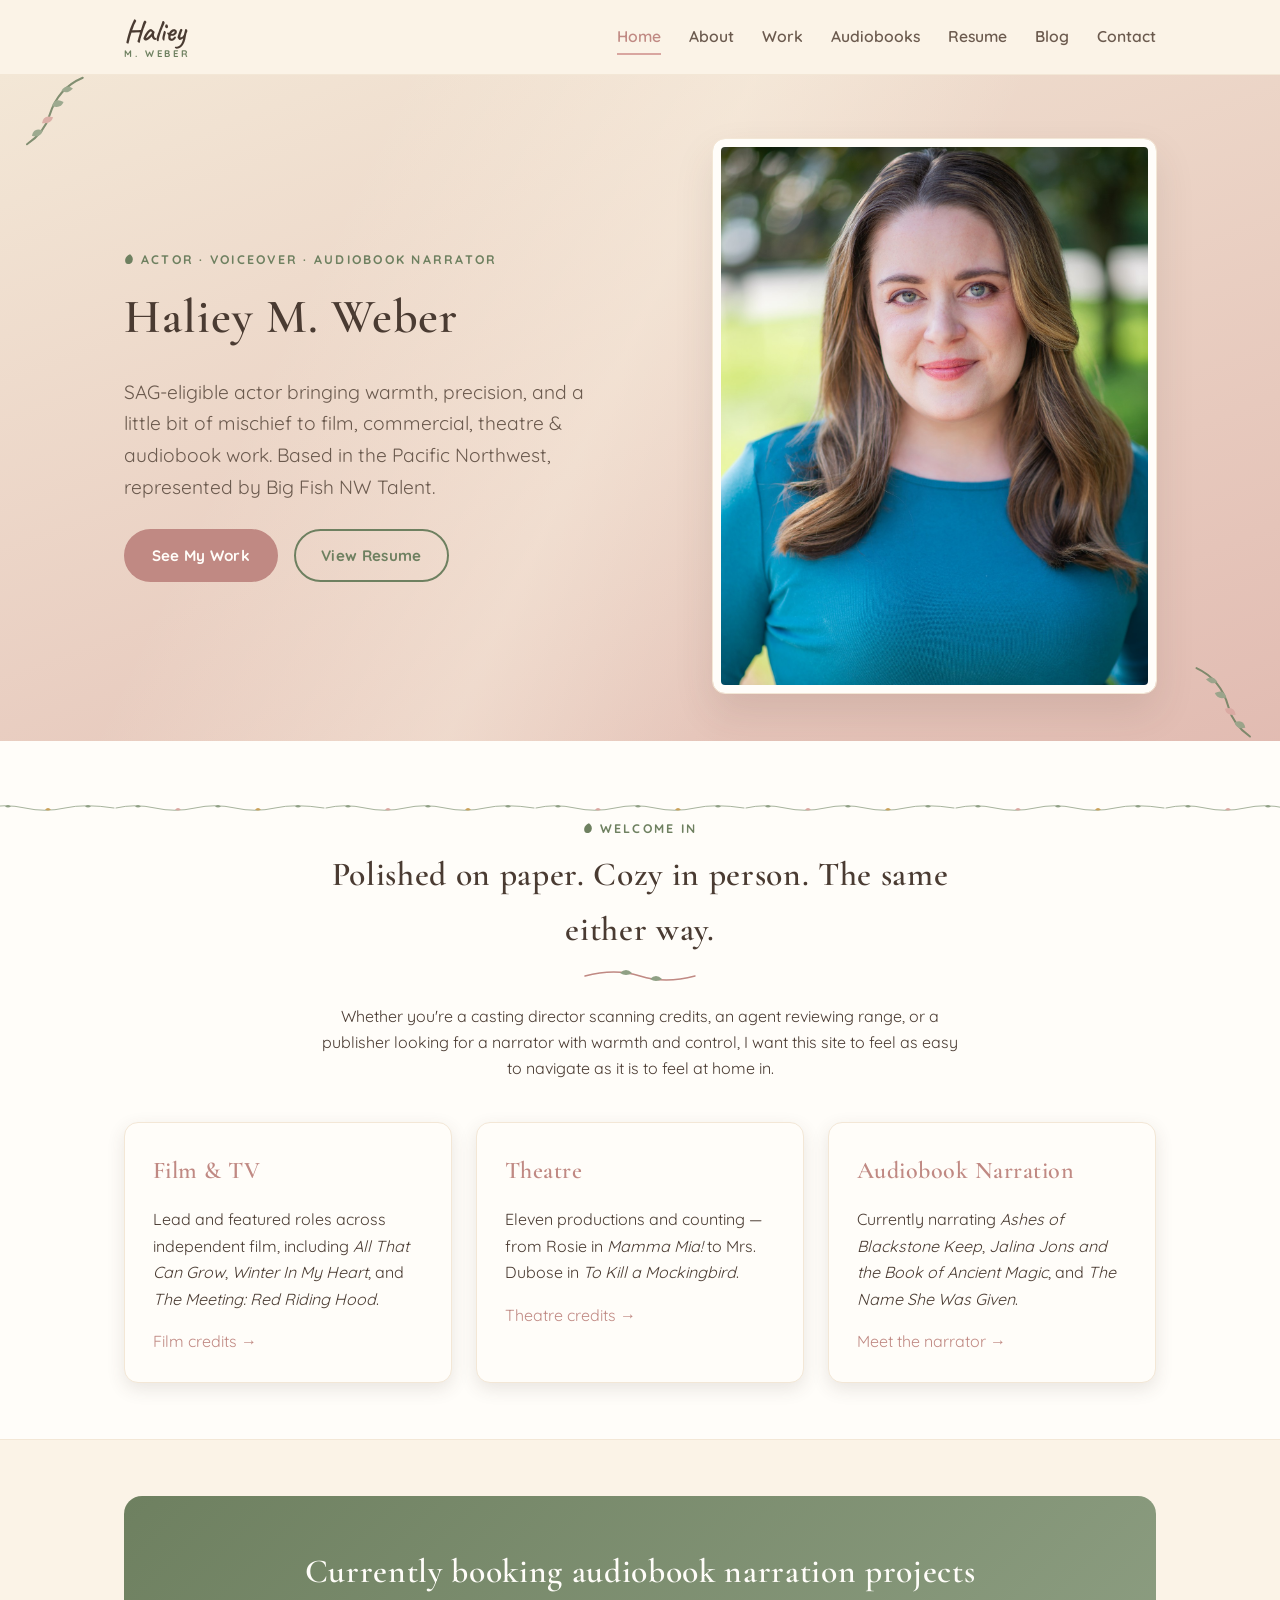
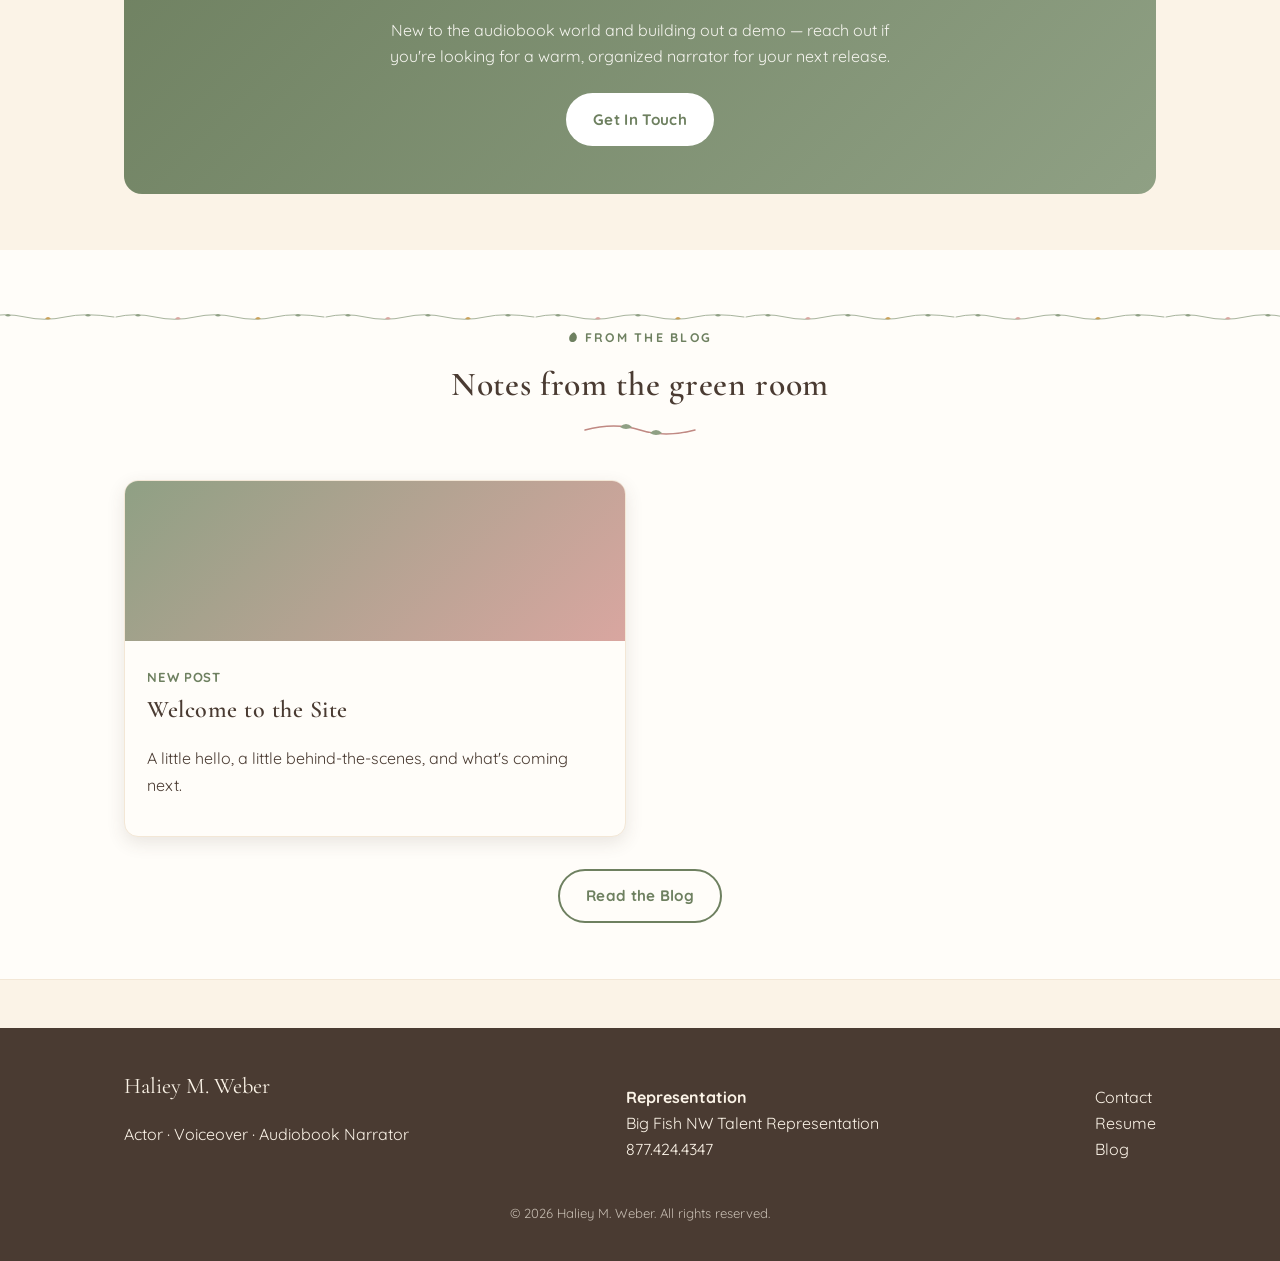
==== commit 41625620: "Add real headshots to Home and About Replaces the placeholder frames with actual photos — a closer, " ====
--- a/index.html
+++ b/index.html
@@ -49,11 +49,7 @@
         </div>
       </div>
       <div class="headshot-frame">
-        <div class="headshot-placeholder">
-          <svg viewBox="0 0 24 24" fill="none" stroke="currentColor" stroke-width="1.5"><circle cx="12" cy="8" r="4"/><path d="M4 20c0-4 3.5-7 8-7s8 3 8 7"/></svg>
-          <strong>Headshot coming soon</strong>
-          <small>Placeholder — swap in new headshot &amp; demo reel when ready</small>
-        </div>
+        <img src="images/headshots/haliey-headshot-portrait.jpg" alt="Haliey M. Weber" width="1335" height="2000" loading="eager">
       </div>
     </div>
   </section>
--- a/css/style.css
+++ b/css/style.css
@@ -305,6 +305,14 @@
   position: relative;
 }
 
+.headshot-frame img {
+  width: 100%;
+  height: 100%;
+  object-fit: cover;
+  object-position: center 25%;
+  display: block;
+}
+
 .headshot-placeholder {
   width: 100%;
   height: 100%;
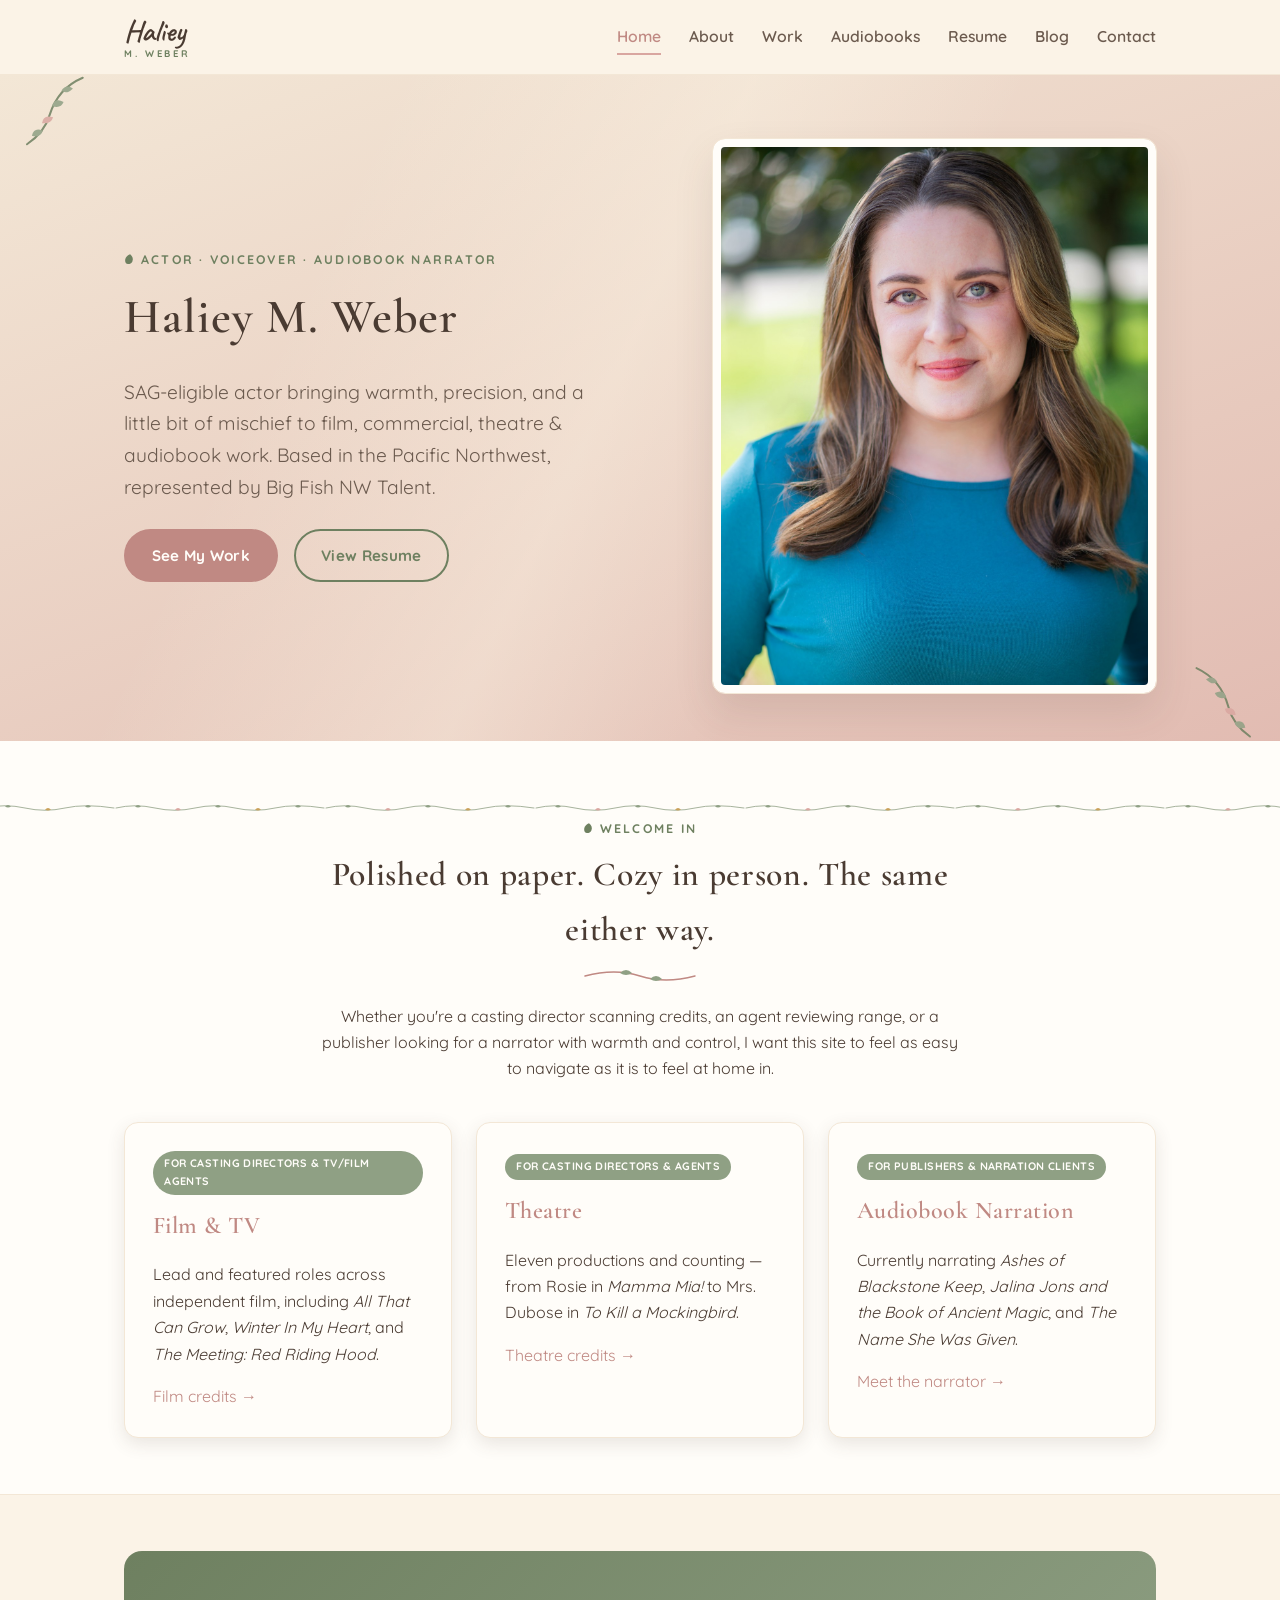
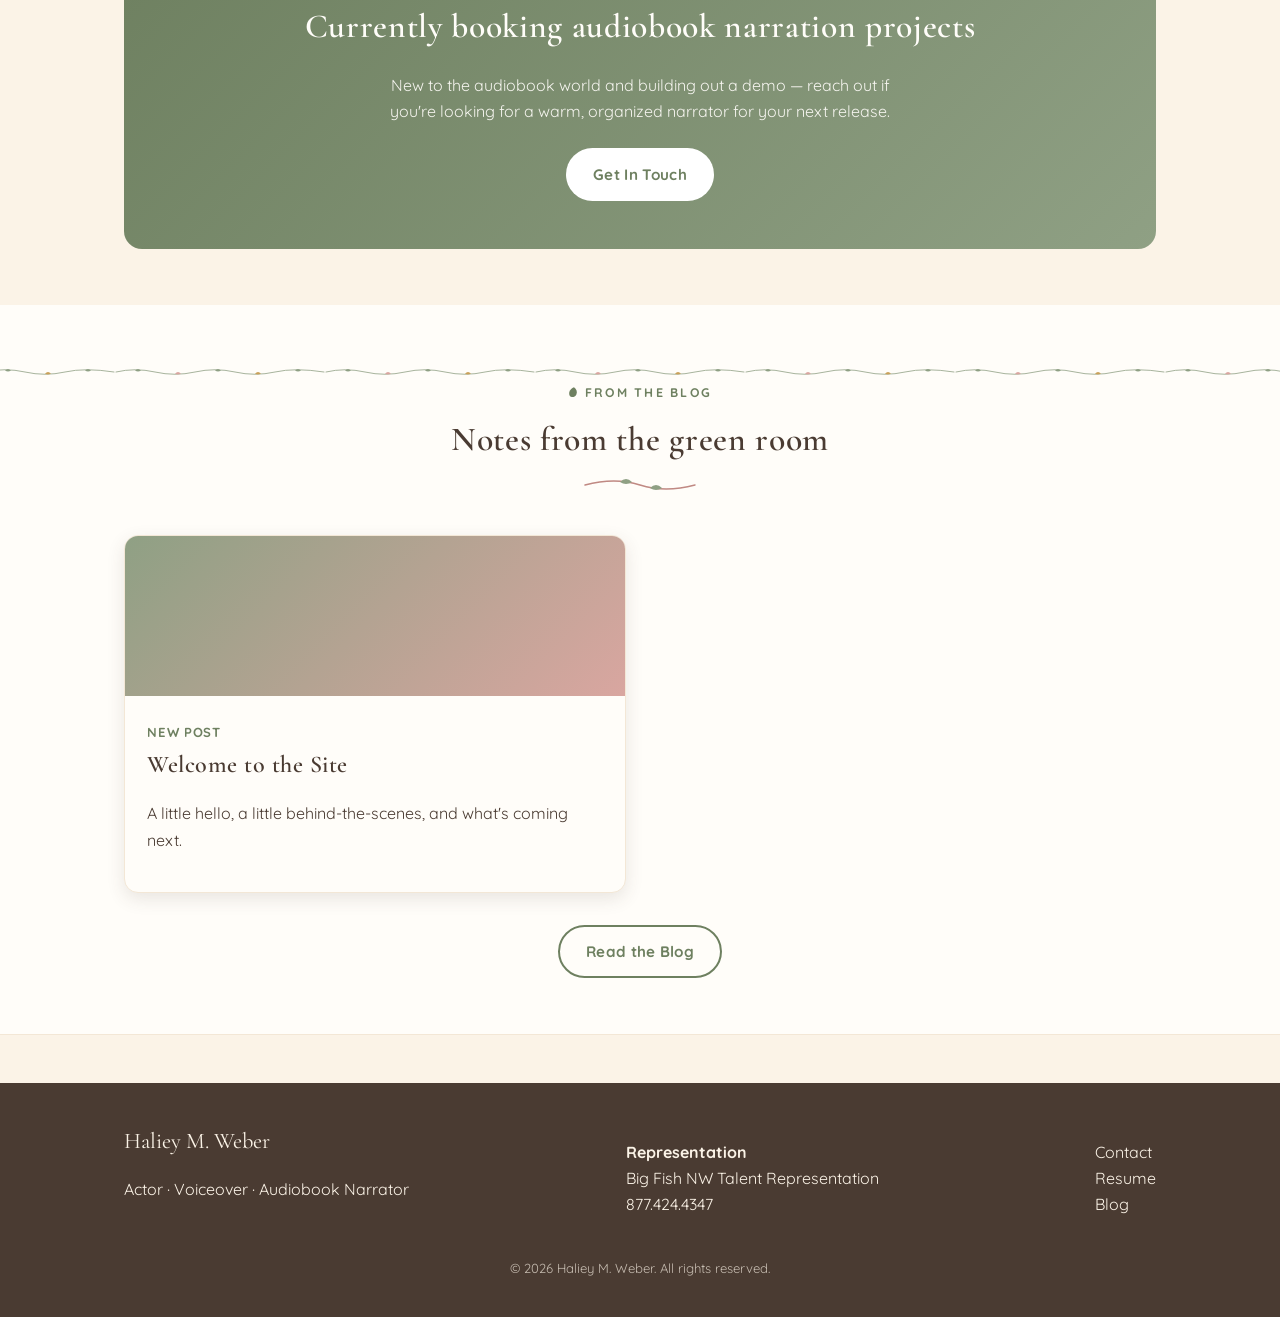
==== commit 942ebd38: "Add audience tags to homepage highlight cards Each card now names who it's for (casting directors/ag" ====
--- a/index.html
+++ b/index.html
@@ -63,16 +63,19 @@
       </div>
       <div class="card-grid">
         <div class="card">
+          <span class="audience-tag">For Casting Directors &amp; TV/Film Agents</span>
           <h3>Film &amp; TV</h3>
           <p>Lead and featured roles across independent film, including <em>All That Can Grow</em>, <em>Winter In My Heart</em>, and <em>The Meeting: Red Riding Hood</em>.</p>
           <a href="work.html#film">Film credits &rarr;</a>
         </div>
         <div class="card">
+          <span class="audience-tag">For Casting Directors &amp; Agents</span>
           <h3>Theatre</h3>
           <p>Eleven productions and counting — from Rosie in <em>Mamma Mia!</em> to Mrs. Dubose in <em>To Kill a Mockingbird</em>.</p>
           <a href="work.html#theatre">Theatre credits &rarr;</a>
         </div>
         <div class="card">
+          <span class="audience-tag">For Publishers &amp; Narration Clients</span>
           <h3>Audiobook Narration</h3>
           <p>Currently narrating <em>Ashes of Blackstone Keep</em>, <em>Jalina Jons and the Book of Ancient Magic</em>, and <em>The Name She Was Given</em>.</p>
           <a href="audiobooks.html">Meet the narrator &rarr;</a>
--- a/css/style.css
+++ b/css/style.css
@@ -370,6 +370,19 @@
 
 .card h3 { color: var(--rose-deep); }
 
+.audience-tag {
+  display: inline-block;
+  background: var(--sage);
+  color: var(--white);
+  font-size: 0.68rem;
+  font-weight: 700;
+  letter-spacing: 0.04em;
+  text-transform: uppercase;
+  padding: 0.25rem 0.7rem;
+  border-radius: 999px;
+  margin-bottom: 0.7rem;
+}
+
 /* ---------- Selected work cards ---------- */
 .work-grid {
   display: grid;
